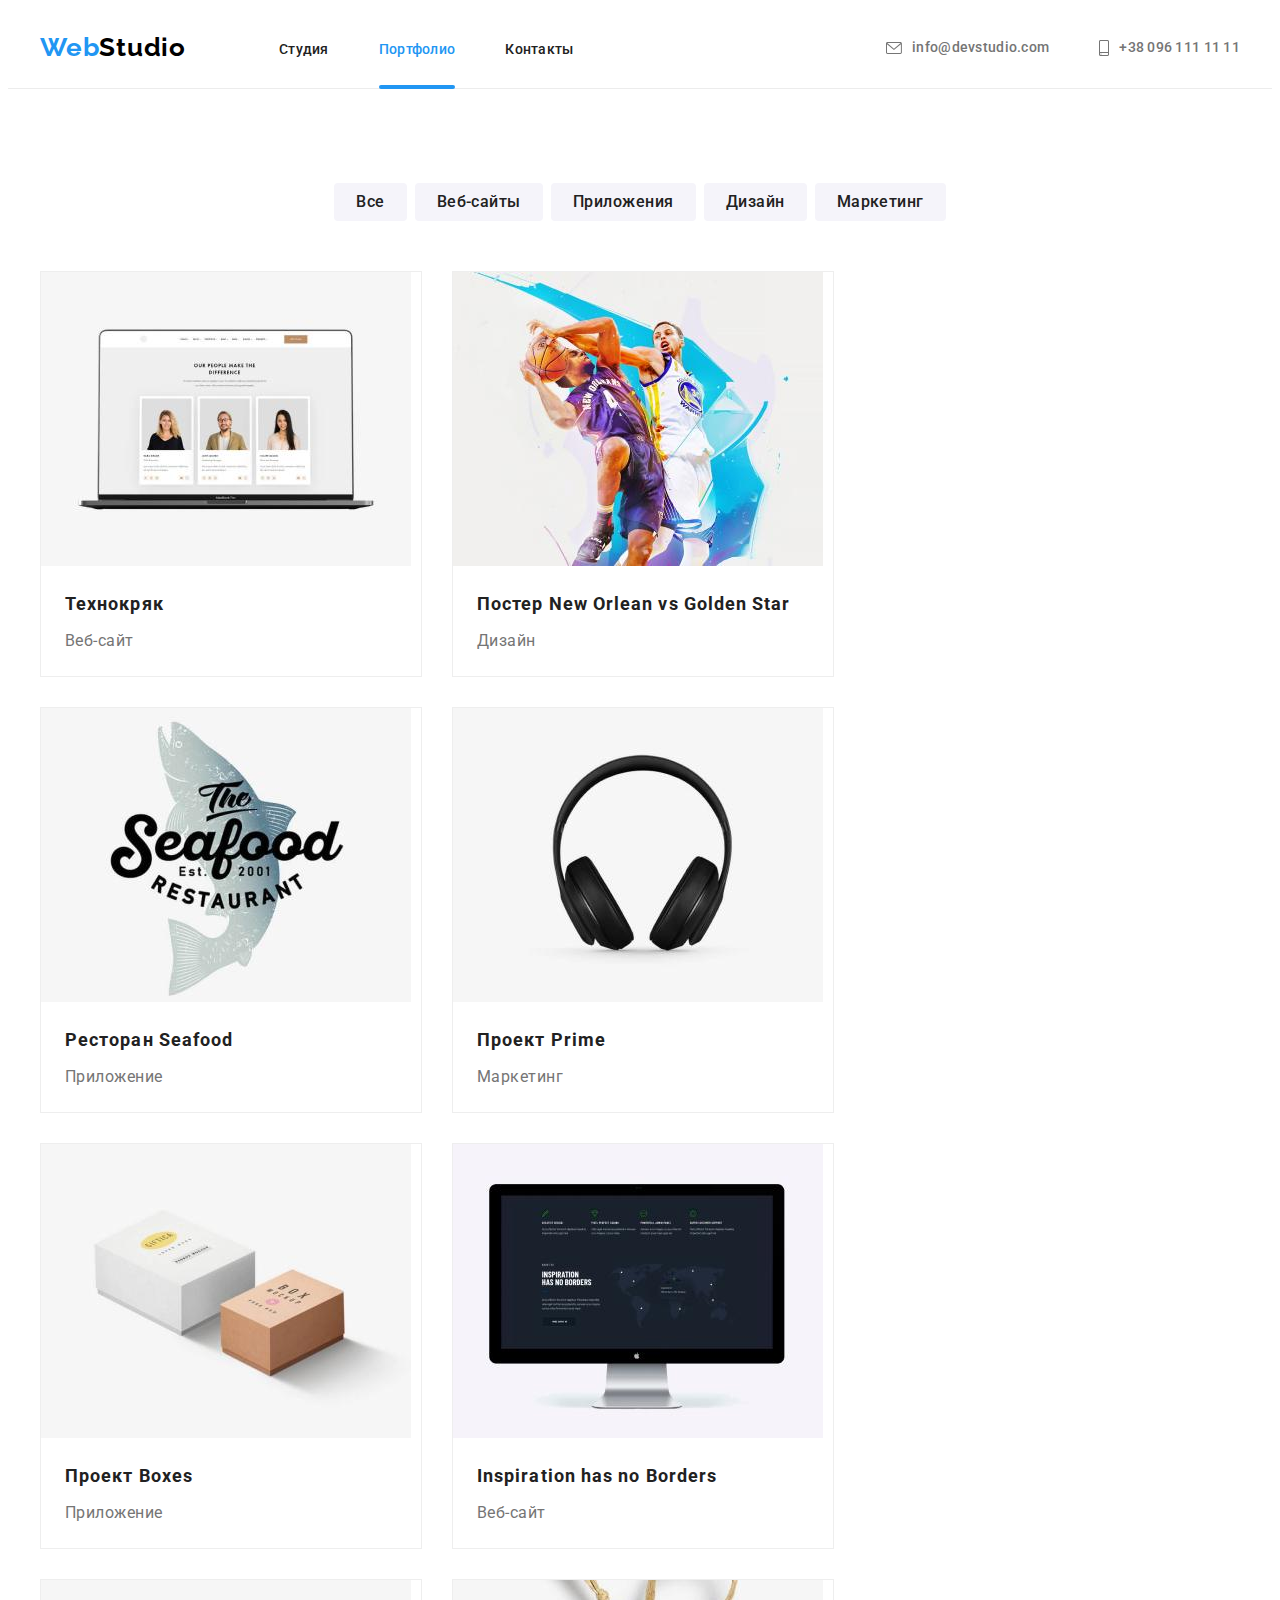
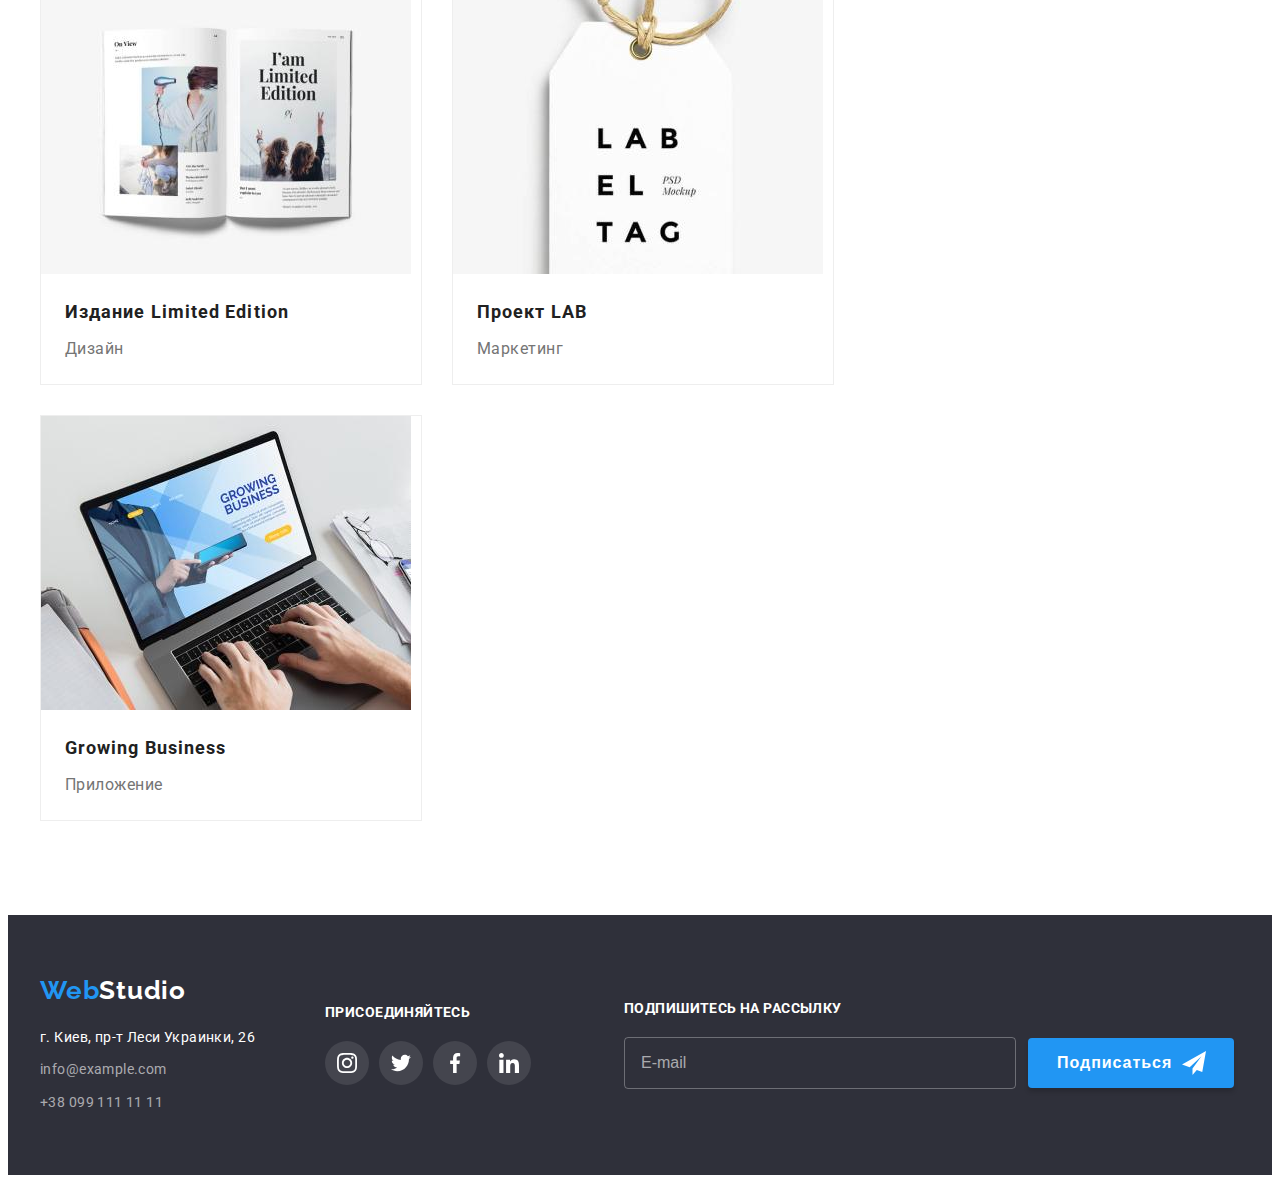
==== portfolio.html @ 776c3fbb "add files from work number 7" ====
<!DOCTYPE html>
<html lang="ru">
  <head>
    <meta charset="UTF-8" />
    <meta http-equiv="X-UA-Compatible" content="IE=edge" />
    <meta name="viewport" content="width=device-width, initial-scale=1.0" />
    <title>Portfolio</title>
    <link rel="preconnect" href="https://fonts.googleapis.com" />
    <link rel="preconnect" href="https://fonts.gstatic.com" crossorigin />
    <link
      href="https://fonts.googleapis.com/css2?family=Raleway:wght@700&family=Roboto:wght@400;500;700;900&display=swap"
      rel="stylesheet"
    />
    <link
      rel="stylesheet"
      href="https://cdnjs.cloudflare.com/ajax/libs/modern-normalize/1.1.0/modern-normalize.min.css"
      integrity="sha512-wpPYUAdjBVSE4KJnH1VR1HeZfpl1ub8YT/NKx4PuQ5NmX2tKuGu6U/JRp5y+Y8XG2tV+wKQpNHVUX03MfMFn9Q=="
      crossorigin="anonymous"
      referrerpolicy="no-referrer"
    />
    <link rel="stylesheet" href="./css/style.css" />
  </head>
  <body>
    <header class="header">
      <div class="container header-container">
        <a class="header-logo link" href="./index.html"
          ><span class="header-logo-accent">Web</span>Studio</a
        >
        <nav class="header-nav">
          <ul class="header-nav-list list">
            <li class="header-nav-item">
              <a class="header-nav-link link" href="./index.html">Студия</a>
            </li>
            <li class="header-nav-item">
              <a class="header-nav-link link current" href="./portfolio.html"
                >Портфолио</a
              >
            </li>
            <li class="header-nav-item">
              <a class="header-nav-link link" href="">Контакты</a>
            </li>
          </ul>
        </nav>
        <ul class="header-contact-list list">
          <li class="header-contact-item">
            <a class="header-contact-link link" href="mailto:info@devstudio.com"
              ><svg class="header-icon" width="16" height="12">
                <use href="./images/icons.svg#icon-envelope"></use></svg
              >info@devstudio.com</a
            >
          </li>
          <li class="header-contact-item">
            <a class="header-contact-link link" href="tel:+380961111111"
              ><svg class="header-icon" width="10" height="16">
                <use href="./images/icons.svg#icon-smartphone"></use></svg
              >+38 096 111 11 11</a
            >
          </li>
        </ul>
      </div>
    </header>
    <main>
      <section class="portfolio">
        <div class="container">
          <h1 class="visually-hidden">Портфолио</h1>
          <!--Filter-->
          <ul class="portfolio-filter-list list">
            <li class="portfolio-filter-item">
              <button class="portfolio-filter-btn" type="button">Все</button>
            </li>
            <li class="portfolio-filter-item">
              <button class="portfolio-filter-btn" type="button">
                Веб-сайты
              </button>
            </li>
            <li class="portfolio-filter-item">
              <button class="portfolio-filter-btn" type="button">
                Приложения
              </button>
            </li>
            <li class="portfolio-filter-item">
              <button class="portfolio-filter-btn" type="button">Дизайн</button>
            </li>
            <li class="portfolio-filter-item">
              <button class="portfolio-filter-btn" type="button">
                Маркетинг
              </button>
            </li>
          </ul>
          <!--Works list-->
          <ul class="portfolio-work-list list">
            <li class="portfolio-work-item">
              <a class="portfolio-work-link link" href="">
                <div class="portfolio-owerlay-wrap">
                  <img
                    src="./images/portfolio-webpage.jpg"
                    alt="Ноутбук с изображением веб станицы"
                    width="370"
                    height="294"
                  />
                  <p class="portfolio-work-overlay">
                    Технокряк это современная площадка распространения
                    коронавируса. Компании используют эту платформу для
                    цифрового шпионажа и атак на защищённые сервера конкурентов.
                  </p>
                </div>
                <div class="portfolio-container-text">
                  <h2 class="portfolio-work-title">Технокряк</h2>
                  <p class="portfolio-work-text">Веб-сайт</p>
                </div>
              </a>
            </li>
            <li class="portfolio-work-item">
              <a class="portfolio-work-link link" href="">
                <div class="portfolio-owerlay-wrap">
                  <img
                    src="./images/portfolio-basketball.jpg"
                    alt="Два баскедболиста"
                    width="370"
                    height="294"
                  />
                  <p class="portfolio-work-overlay">
                    Технокряк это современная площадка распространения
                    коронавируса. Компании используют эту платформу для
                    цифрового шпионажа и атак на защищённые сервера конкурентов.
                  </p>
                </div>
                <div class="portfolio-container-text">
                  <h2 class="portfolio-work-title">
                    Постер <span lang="en">New Orlean vs Golden Star</span>
                  </h2>
                  <p class="portfolio-work-text">Дизайн</p>
                </div>
              </a>
            </li>
            <li class="portfolio-work-item">
              <a class="portfolio-work-link link" href="">
                <div class="portfolio-owerlay-wrap">
                  <img
                    src="./images/portfolio-seafood.jpg"
                    alt="Логотип ресторана"
                    width="370"
                    height="294"
                  />
                  <p class="portfolio-work-overlay">
                    Технокряк это современная площадка распространения
                    коронавируса. Компании используют эту платформу для
                    цифрового шпионажа и атак на защищённые сервера конкурентов.
                  </p>
                </div>
                <div class="portfolio-container-text">
                  <h2 class="portfolio-work-title">
                    Ресторан <span lang="en">Seafood</span>
                  </h2>
                  <p class="portfolio-work-text">Приложение</p>
                </div>
              </a>
            </li>
            <li class="portfolio-work-item">
              <a class="portfolio-work-link link" href="">
                <div class="portfolio-owerlay-wrap">
                  <img
                    src="./images/portfolio-headphones.jpg"
                    alt="Наушники"
                    width="370"
                    height="294"
                  />
                  <p class="portfolio-work-overlay">
                    Технокряк это современная площадка распространения
                    коронавируса. Компании используют эту платформу для
                    цифрового шпионажа и атак на защищённые сервера конкурентов.
                  </p>
                </div>
                <div class="portfolio-container-text">
                  <h2 class="portfolio-work-title">
                    Проект <span lang="en">Prime</span>
                  </h2>
                  <p class="portfolio-work-text">Маркетинг</p>
                </div>
              </a>
            </li>
            <li class="portfolio-work-item">
              <a class="portfolio-work-link link" href="">
                <div class="portfolio-owerlay-wrap">
                  <img
                    src="./images/portfolio-boxes.jpg"
                    alt="Две коробки"
                    width="370"
                    height="294"
                  />
                  <p class="portfolio-work-overlay">
                    Технокряк это современная площадка распространения
                    коронавируса. Компании используют эту платформу для
                    цифрового шпионажа и атак на защищённые сервера конкурентов.
                  </p>
                </div>
                <div class="portfolio-container-text">
                  <h2 class="portfolio-work-title">
                    Проект <span lang="en">Boxes</span>
                  </h2>
                  <p class="portfolio-work-text">Приложение</p>
                </div>
              </a>
            </li>
            <li class="portfolio-work-item">
              <a class="portfolio-work-link link" href="">
                <div class="portfolio-owerlay-wrap">
                  <img
                    src="./images/portfolio-monitor.jpg"
                    alt="Монитор"
                    width="370"
                    height="294"
                  />
                  <p class="portfolio-work-overlay">
                    Технокряк это современная площадка распространения
                    коронавируса. Компании используют эту платформу для
                    цифрового шпионажа и атак на защищённые сервера конкурентов.
                  </p>
                </div>
                <div class="portfolio-container-text">
                  <h2 class="portfolio-work-title" lang="en">
                    Inspiration has no Borders
                  </h2>
                  <p class="portfolio-work-text">Веб-сайт</p>
                </div>
              </a>
            </li>
            <li class="portfolio-work-item">
              <a class="portfolio-work-link link" href="">
                <div class="portfolio-owerlay-wrap">
                  <img
                    src="./images/portfolio-magazine.jpg"
                    alt="Журнал"
                    width="370"
                    height="294"
                  />
                  <p class="portfolio-work-overlay">
                    Технокряк это современная площадка распространения
                    коронавируса. Компании используют эту платформу для
                    цифрового шпионажа и атак на защищённые сервера конкурентов.
                  </p>
                </div>
                <div class="portfolio-container-text">
                  <h2 class="portfolio-work-title">
                    Издание <span lang="en">Limited Edition</span>
                  </h2>
                  <p class="portfolio-work-text">Дизайн</p>
                </div>
              </a>
            </li>
            <li class="portfolio-work-item">
              <a class="portfolio-work-link link" href="">
                <div class="portfolio-owerlay-wrap">
                  <img
                    src="./images/portfolio-label.jpg"
                    alt="Ярлык"
                    width="370"
                    height="294"
                  />
                  <p class="portfolio-work-overlay">
                    Технокряк это современная площадка распространения
                    коронавируса. Компании используют эту платформу для
                    цифрового шпионажа и атак на защищённые сервера конкурентов.
                  </p>
                </div>
                <div class="portfolio-container-text">
                  <h2 class="portfolio-work-title">
                    Проект <span lang="en">LAB</span>
                  </h2>
                  <p class="portfolio-work-text">Маркетинг</p>
                </div>
              </a>
            </li>
            <li class="portfolio-work-item">
              <a class="portfolio-work-link link" href="">
                <div class="portfolio-owerlay-wrap">
                  <img
                    src="./images/portfolio-notebook.jpg"
                    alt="Ноутбук"
                    width="370"
                    height="294"
                  />
                  <p class="portfolio-work-overlay">
                    Технокряк это современная площадка распространения
                    коронавируса. Компании используют эту платформу для
                    цифрового шпионажа и атак на защищённые сервера конкурентов.
                  </p>
                </div>
                <div class="portfolio-container-text">
                  <h2 class="portfolio-work-title" lang="en">
                    Growing Business
                  </h2>
                  <p class="portfolio-work-text">Приложение</p>
                </div>
              </a>
            </li>
          </ul>
        </div>
      </section>
    </main>
    <footer class="footer">
      <div class="container">
        <div class="footer-container">
          <div class="footer-addres">
            <a class="footer-logo link" href="./index.html"
              ><span class="footer-logo-accent">Web</span>Studio
            </a>
            <address class="footer-address">
              <ul class="footer-list list">
                <li class="footer-item">
                  <a
                    class="footer-address-link link"
                    href="https://goo.gl/maps/RLzgMfpruisoDYnj7"
                    target="_blank"
                    rel="noopener noreferrer"
                    >г. Киев, пр-т Леси Украинки, 26
                  </a>
                </li>
                <li class="footer-item">
                  <a class="footer-link link" href="mailto:info@example.com"
                    >info@example.com</a
                  >
                </li>
                <li class="footer-item">
                  <a class="footer-link link" href="tel:+380991111111"
                    >+38 099 111 11 11</a
                  >
                </li>
              </ul>
            </address>
          </div>
          <div class="footer-social">
            <p class="footer-social-text">ПРИСОЕДИНЯЙТЕСЬ</p>
            <ul class="footer-social-list list">
              <li class="footer-social-item">
                <a class="footer-social-link link" href="">
                  <svg class="footer-social-icon" width="20" height="20">
                    <use href="./images/icons.svg#icon-instagram"></use>
                  </svg>
                </a>
              </li>
              <li class="footer-social-item">
                <a class="footer-social-link link" href="">
                  <svg class="footer-social-icon" width="20" height="20">
                    <use href="./images/icons.svg#icon-twitter"></use>
                  </svg>
                </a>
              </li>
              <li class="footer-social-item">
                <a class="footer-social-link link" href="">
                  <svg class="footer-social-icon" width="20" height="20">
                    <use href="./images/icons.svg#icon-facebook"></use>
                  </svg>
                </a>
              </li>
              <li class="footer-social-item">
                <a class="footer-social-link link" href="">
                  <svg class="footer-social-icon" width="20" height="20">
                    <use href="./images/icons.svg#icon-linkedin"></use>
                  </svg>
                </a>
              </li>
            </ul>
          </div>
          <div class="footer-form-wrap">
            <p class="footer-form-title">ПОДПИШИТЕСЬ НА РАССЫЛКУ</p>
            <form action="#" class="footer-form">
              <input
                type="email"
                name="mail"
                placeholder="E-mail"
                class="footer-form-input"
              />
              <button type="submit" class="footer-form-btn">
                Подписаться
                <svg class="footer-form-icon" width="24" height="24">
                  <use href="./images/icons.svg#icon-send"></use>
                </svg>
              </button>
            </form>
          </div>
        </div>
      </div>
    </footer>
  </body>
</html>
---- css/style.css ----
/*-----------VARIABLES-----------*/
:root {
  --accent-logo-color: #2196f3;
  --second-logo-color: #000000;
  --third-logo-color: #ffffff;
  --mine-header-text-color: #212121;
  --second-header-text-color: #757575;
  --mine-title-color: #ffffff;
  --second-title-color: #212121;
  --third-title-color: #212121;
  --main-text-color: #757575;
  --accent-color: #2196f3;
  --button-color: #2196f3;
  --button-second-text-color: #ffffff;
  --button-first-text-color: #212121;
  --mine-background-color: #2f303a;
  --second-background-color: #f5f4fa;
  --icon-main-color: #afb1b8;
  --icon-second-color: #ffffff;
  --icon-accent-color: #2196f3;
  --card-set-gap: 30px;
}

body {
  font-family: "Roboto", sans-serif;
}

/*-----------RESET STYLE-----------*/

p,
h1,
h2,
h3,
h4,
h5,
h6 {
  margin: 0;
}

ul {
  margin: 0;
  padding: 0;
}

button {
  cursor: pointer;
}

img {
  display: block;
  max-width: 100%;
  height: auto;
}

/*-----------SERVICE CLASS-----------*/

.container {
  width: 1200px;
  padding-left: 15px;
  padding-right: 15px;
  margin: 0 auto;
}

.list {
  list-style: none;
}

.link {
  text-decoration: none;
}

.visually-hidden {
  position: absolute;
  white-space: nowrap;
  width: 1px;
  height: 1px;
  overflow: hidden;
  border: 0;
  padding: 0;
  clip: rect(0 0 0 0);
  clip-path: inset(50%);
  margin: -1px;
}

/*-----------HEADER-----------*/

.header {
  border-bottom: 1px solid #ececec;
}

.header-container {
  display: flex;
  align-items: center;
}

.header-logo {
  padding-top: 24px;
  padding-bottom: 25px;
  font-family: "Raleway", sans-serif;
  font-weight: 700;
  font-size: 26px;
  line-height: 1.19;
  letter-spacing: 0.03em;
  color: var(--second-logo-color);
  margin-right: 93px;
}

.header-logo-accent {
  color: var(--accent-logo-color);
}

.header-nav-list {
  display: flex;
}

.header-nav-item:not(:last-child) {
  margin-right: 50px;
}

.header-nav-link {
  padding-bottom: 32px;
  padding-top: 32px;
  font-weight: 500;
  font-size: 14px;
  line-height: 1.14;
  letter-spacing: 0.02em;
  color: var(--mine-header-text-color);
  position: relative;
  transition: color 250ms cubic-bezier(0.4, 0, 0.2, 1);
}

.header-nav-link:hover,
.header-nav-link:focus {
  color: var(--accent-color);
}

.header-nav-link.current {
  color: var(--accent-color);
}

.header-nav-link.current::after {
  content: "";
  width: 100%;
  height: 4px;
  border-radius: 2px;
  background-color: var(--accent-color);
  position: absolute;
  bottom: 0;
  left: 0;
}

.header-icon {
  margin-right: 10px;
  fill: currentColor;
}

.header-contact-list {
  display: flex;
  margin-left: auto;
}

.header-contact-item:not(:last-child) {
  margin-right: 50px;
}

.header-contact-link {
  display: flex;
  align-items: center;
  justify-content: center;
  padding-bottom: 32px;
  padding-top: 32px;
  font-weight: 500;
  font-size: 14px;
  line-height: 1.14;
  letter-spacing: 0.02em;
  color: var(--second-header-text-color);
  transition: color 250ms cubic-bezier(0.4, 0, 0.2, 1);
}

.header-contact-link:hover,
.header-contact-link:focus {
  color: var(--accent-color);
}

/*-----------HERO-----------*/

.hero {
  background-color: #c4c4c4;
  background-image: linear-gradient(
      rgba(47, 48, 58, 0.4),
      rgba(47, 48, 58, 0.4)
    ),
    url(../images/hero-bg.jpg);
  padding-top: 200px;
  padding-bottom: 200px;
  margin: 0 auto;
  max-width: 1600px;
}

.hero-title {
  font-weight: 900;
  font-size: 44px;
  line-height: 1.36;
  text-align: center;
  letter-spacing: 0.06em;
  text-transform: uppercase;
  color: var(--mine-title-color);
  width: 696px;
  margin: 0 auto;
  margin-bottom: 30px;
}

.hero-btn {
  font-family: inherit;
  font-weight: 700;
  font-size: 16px;
  line-height: 1.87;
  display: flex;
  align-items: center;
  text-align: center;
  letter-spacing: 0.06em;
  color: var(--button-second-text-color);
  background-color: var(--button-color);
  box-shadow: 0px 4px 4px rgba(0, 0, 0, 0.15);
  border-radius: 4px;
  border-style: none;
  padding: 10px 32px;
  margin: 0 auto;
}

/*-----------QALITY-----------*/

.quality {
  padding-top: 94px;
  padding-bottom: 94px;
}

.quality-list {
  display: flex;
  flex-wrap: wrap;
  margin-top: calc(-1 * var(--card-set-gap));
  margin-left: calc(-1 * var(--card-set-gap));
}

.quality-icon-container {
  margin-bottom: 30px;
  display: flex;
  justify-content: center;
  align-items: center;
  width: 270px;
  height: 120px;
  background-color: #f5f4fa;
  border-radius: 4px;
}

.quality-item {
  flex-basis: calc(100% / 4 - var(--card-set-gap));
  margin-top: var(--card-set-gap);
  margin-left: var(--card-set-gap);
}

.quality-title {
  font-weight: 700;
  font-size: 14px;
  line-height: 1.14;
  letter-spacing: 0.03em;
  text-transform: uppercase;
  color: var(--third-title-color);
  margin-bottom: 10px;
}

.quality-text {
  font-weight: 400;
  font-size: 14px;
  line-height: 1.71;
  letter-spacing: 0.03em;
  color: var(--main-text-color);
}

/*-----------WORKS-----------*/

.works {
  padding-bottom: 94px;
}

.works-list {
  display: flex;
  flex-wrap: wrap;
  margin-top: calc(-1 * var(--card-set-gap));
  margin-left: calc(-1 * var(--card-set-gap));
}

.works-item {
  flex-basis: calc(100% / 3 - var(--card-set-gap));
  margin-top: var(--card-set-gap);
  margin-left: var(--card-set-gap);
  position: relative;
}

.work-item-title {
  width: 100%;
  padding-top: 27px;
  padding-bottom: 27px;
  background-color: rgba(47, 48, 58, 0.8);
  font-weight: 700;
  font-size: 14px;
  line-height: 1.14;
  text-align: center;
  letter-spacing: 0.03em;
  text-transform: uppercase;
  color: var(--mine-title-color);
  position: absolute;
  bottom: 0;
  left: 0;
}

.works-title {
  font-weight: 700;
  font-size: 36px;
  line-height: 1.17;
  text-align: center;
  letter-spacing: 0.03em;
  color: var(--second-title-color);
  margin-bottom: 50px;
}

/*-----------TEAM-----------*/

.team {
  background-color: var(--second-background-color);
  padding-top: 94px;
  padding-bottom: 94px;
}

.team-container {
  padding-top: 30px;
  padding-bottom: 30px;
}

.team-title {
  font-weight: 700;
  font-size: 36px;
  line-height: 1.17;
  text-align: center;
  letter-spacing: 0.03em;
  color: var(--second-title-color);
  margin-bottom: 50px;
}

.team-list {
  display: flex;
  flex-wrap: wrap;
  margin-top: calc(-1 * var(--card-set-gap));
  margin-left: calc(-1 * var(--card-set-gap));
}

.team-item {
  flex-basis: calc(100% / 4 - var(--card-set-gap));
  margin-top: var(--card-set-gap);
  margin-left: var(--card-set-gap);
  background-color: #ffffff;
  box-shadow: 0px 1px 3px rgba(0, 0, 0, 0.12), 0px 1px 1px rgba(0, 0, 0, 0.14),
    0px 2px 1px rgba(0, 0, 0, 0.2);
  border-radius: 0px 0px 4px 4px;
}

.team-list-title {
  font-weight: 500;
  font-size: 16px;
  line-height: 1.19;
  text-align: center;
  letter-spacing: 0.03em;
  color: var(--third-title-color);
  margin-bottom: 10px;
}

.team-list-text {
  font-weight: 400;
  font-size: 16px;
  line-height: 1.19;
  text-align: center;
  letter-spacing: 0.03em;
  color: var(--main-text-color);
}

.team-social-list {
  margin-top: 16px;
  display: flex;
  justify-content: center;
}

.team-social-item {
  width: 44px;
  height: 44px;
}

.team-social-item:not(:last-child) {
  margin-right: 10px;
}

.team-social-link {
  width: 100%;
  height: 100%;
  border-radius: 50%;
  display: flex;
  align-items: center;
  justify-content: center;
  color: var(--icon-main-color);
  transition: background-color 250ms cubic-bezier(0.4, 0, 0.2, 1),
    color 250ms cubic-bezier(0.4, 0, 0.2, 1);
}

.team-social-link:hover,
.team-social-link:focus {
  background-color: var(--accent-color);
  color: var(--icon-second-color);
}

.team-social-icon {
  fill: currentColor;
}

/*-----------CLIENT-----------*/

.client {
  padding-top: 94px;
  padding-bottom: 94px;
}

.client-title {
  font-weight: 700;
  font-size: 36px;
  line-height: 1.17;
  text-align: center;
  letter-spacing: 0.03em;
  margin-bottom: 50px;
}

.client-list {
  display: flex;
  align-items: center;
  justify-content: center;
  flex-wrap: wrap;
  margin-top: calc(-1 * var(--card-set-gap));
  margin-left: calc(-1 * var(--card-set-gap));
}

.client-item {
  width: 170px;
  height: 92px;
  flex-basis: calc(100% / 6 - var(--card-set-gap));
  margin-top: var(--card-set-gap);
  margin-left: var(--card-set-gap);
}

.client-link {
  width: 100%;
  height: 100%;
  display: flex;
  align-items: center;
  justify-content: center;
  color: var(--icon-main-color);
  border: 1px solid #afb1b8;
  border-radius: 4px;
  transition: color 250ms cubic-bezier(0.4, 0, 0.2, 1),
    border 250ms cubic-bezier(0.4, 0, 0.2, 1);
}

.client-link:hover,
.client-link:focus {
  color: var(--icon-accent-color);
  border: 1px solid var(--accent-color);
}

.client-icon {
  fill: currentColor;
}

/*-----------FOOTER-----------*/

.footer {
  background-color: var(--mine-background-color);
  padding-top: 60px;
  padding-bottom: 60px;
}

.footer-logo {
  font-family: "Raleway", sans-serif;
  font-weight: 700;
  font-size: 26px;
  line-height: 1.19;
  letter-spacing: 0.03em;
  color: var(--third-logo-color);
  margin-bottom: 20px;
  display: block;
}

.footer-logo-accent {
  color: var(--accent-logo-color);
}

.footer-item:not(:last-child) {
  margin-bottom: 9px;
}

.footer-address-link {
  font-style: normal;
  font-weight: 400;
  font-size: 14px;
  line-height: 1.71;
  letter-spacing: 0.03em;
  color: #ffffff;
  transition: color 250ms cubic-bezier(0.4, 0, 0.2, 1);
}

.footer-address-link:hover,
.footer-address-link:focus {
  color: var(--accent-color);
}

.footer-link {
  font-style: normal;
  font-weight: 400;
  font-size: 14px;
  line-height: 1.71;
  letter-spacing: 0.03em;
  color: rgba(255, 255, 255, 0.6);
  transition: color 250ms cubic-bezier(0.4, 0, 0.2, 1);
}

.footer-link:hover,
.footer-link:focus {
  color: var(--accent-color);
}

.footer-container {
  display: flex;
  align-items: center;
}

.footer-addres {
  margin-right: 70px;
}

.footer-social {
  margin-right: 93px;
}

.footer-social-text {
  font-weight: 700;
  font-size: 14px;
  line-height: 1.14;
  letter-spacing: 0.03em;
  color: #ffffff;
  margin-bottom: 20px;
}

.footer-social-list {
  display: flex;
  justify-content: center;
  align-items: center;
}

.footer-social-item {
  width: 44px;
  height: 44px;
}

.footer-social-item:not(:last-child) {
  margin-right: 10px;
}

.footer-social-link {
  width: 100%;
  height: 100%;
  display: flex;
  align-items: center;
  justify-content: center;
  background: rgba(255, 255, 255, 0.1);
  border-radius: 50%;
  color: var(--icon-second-color);
  transition: background-color 250ms cubic-bezier(0.4, 0, 0.2, 1);
}

.footer-social-link:hover,
.footer-social-link:focus {
  background-color: var(--accent-color);
}

.footer-social-icon {
  fill: currentColor;
}

.footer-form {
  display: flex;
  align-items: center;
}

.footer-form-title {
  padding-bottom: 20px;
  font-weight: 700;
  font-size: 14px;
  line-height: 1.14;
  letter-spacing: 0.03em;
  text-transform: uppercase;
  color: var(--mine-title-color);
}

.footer-form-input {
  padding: 15px 16px;
  width: 358px;
  margin-right: 12px;
  background-color: transparent;
  border: 1px solid rgba(255, 255, 255, 0.3);
  border-radius: 4px;
  outline: none;
  font-weight: 400;
  font-size: 16px;
  line-height: 1.25;
  color: rgba(255, 255, 255, 0.6);
}

.footer-form-input::placeholder {
  font-weight: 400;
  font-size: 16px;
  line-height: 1.25;
  color: rgba(255, 255, 255, 0.6);
}

.footer-form-btn {
  padding: 10px 28px 10px 29px;
  display: flex;
  align-items: center;
  background: var(--button-color);
  box-shadow: 0px 4px 4px rgba(0, 0, 0, 0.15);
  border-radius: 4px;
  border: none;
  font-weight: 700;
  font-size: 16px;
  line-height: 1.87;
  text-align: center;
  letter-spacing: 0.06em;
  color: var(--button-second-text-color);
}

.footer-form-icon {
  margin-left: 10px;
  fill: var(--icon-second-color);
}

/*-----------PORTFOLIO PAGE-----------*/

/*-----------PORTFOLIO BTN-----------*/

.portfolio {
  padding-top: 94px;
  padding-bottom: 94px;
}

.portfolio-filter-list {
  display: flex;
  justify-content: center;
  margin-bottom: 50px;
}

.portfolio-filter-item:not(:last-child) {
  margin-right: 8px;
}

.portfolio-filter-btn {
  font-family: inherit;
  font-weight: 500;
  font-size: 16px;
  line-height: 1.63;
  text-align: center;
  letter-spacing: 0.03em;
  color: var(--button-first-text-color);
  background-color: #f5f4fa;
  border-radius: 4px;
  border-style: none;
  padding: 6px 22px;
  transition: background-color 250ms cubic-bezier(0.4, 0, 0.2, 1),
    color 250ms cubic-bezier(0.4, 0, 0.2, 1),
    box-shadow 250ms cubic-bezier(0.4, 0, 0.2, 1);
}

.portfolio-filter-btn:hover,
.portfolio-filter-btn:focus {
  color: var(--button-second-text-color);
  background-color: var(--button-color);
  box-shadow: 0px 3px 1px rgba(0, 0, 0, 0.1), 0px 1px 2px rgba(0, 0, 0, 0.08),
    0px 2px 2px rgba(0, 0, 0, 0.12);
}

/*-----------PORTFOLIO WORKS-----------*/

.portfolio-work-list {
  display: flex;
  flex-wrap: wrap;
  margin-top: calc(-1 * var(--card-set-gap));
  margin-left: calc(-1 * var(--card-set-gap));
}

.portfolio-work-item {
  border: 1px solid #eeeeee;
  flex-basis: calc(100% / 3 - var(--card-set-gap));
  margin-top: var(--card-set-gap);
  margin-left: var(--card-set-gap);
  transition: box-shadow 250ms cubic-bezier(0.4, 0, 0.2, 1);
}

.portfolio-work-item:hover {
  box-shadow: 0px 1px 1px rgba(0, 0, 0, 0.12), 0px 4px 4px rgba(0, 0, 0, 0.06),
    1px 4px 6px rgba(0, 0, 0, 0.16);
}

.portfolio-work-item:hover .portfolio-work-overlay {
  transform: translateY(0);
}

.portfolio-work-title {
  font-weight: 700;
  font-size: 18px;
  line-height: 2;
  letter-spacing: 0.06em;
  color: var(--second-title-color);
  margin-bottom: 4px;
}

.portfolio-owerlay-wrap {
  position: relative;
  overflow: hidden;
}

.portfolio-work-overlay {
  padding: 63px 24px;
  height: 100%;
  font-weight: 400;
  font-size: 18px;
  line-height: 1.56;
  letter-spacing: 0.03em;
  color: #ffffff;
  background-color: rgba(33, 150, 243, 0.9);
  position: absolute;
  top: 0;
  left: 0;
  transform: translateY(101%);
  transition: transform 250ms cubic-bezier(0.4, 0, 0.2, 1);
}

.portfolio-work-text {
  font-weight: 400;
  font-size: 16px;
  line-height: 1.87;
  letter-spacing: 0.03em;
  color: var(--main-text-color);
}

.portfolio-container-text {
  padding: 20px 24px;
}

/*-----------BACKDROP+MODAL-----------*/

.backdrop {
  width: 100vw;
  height: 100vh;
  position: fixed;
  top: 0;
  left: 0;
  background-color: rgba(0, 0, 0, 0.2);
  transition: visibility 250ms cubic-bezier(0.4, 0, 0.2, 1),
    opacity 250ms cubic-bezier(0.4, 0, 0.2, 1);
}

.backdrop.is-hidden .modal {
  transform: scale(0) rotate(360deg);
}

.modal {
  width: 528px;
  min-height: 581px;
  box-shadow: 0px 1px 3px rgba(141, 40, 40, 0.12),
    0px 1px 1px rgba(0, 0, 0, 0.14), 0px 2px 1px rgba(0, 0, 0, 0.2);
  border-radius: 4px;
  background-color: #ffffff;
  position: absolute;
  top: 50%;
  left: 50%;
  transform: scale(1) rotate(0) translate(-50%, -50%);
  transition: transform 250ms cubic-bezier(0.4, 0, 0.2, 1);
}

.modal-form-wrap {
  padding: 40px;
}

.modal-form-title {
  padding-bottom: 12px;
  font-weight: 700;
  font-size: 20px;
  line-height: 1.15;
  text-align: center;
  letter-spacing: 0.03em;
  color: #212121;
}

.modal-form-field {
  margin-bottom: 10px;
}

.modal-form-label {
  display: block;
  margin-bottom: 4px;
  font-weight: 400;
  font-size: 12px;
  line-height: 1.17;
  letter-spacing: 0.01em;
  color: var(--main-text-color);
}

.modal-input-wrap {
  position: relative;
}

.modal-input {
  padding: 12px 12px 12px 42px;
  width: 100%;
  border: 1px solid rgba(33, 33, 33, 0.2);
  border-radius: 4px;
  font-weight: 400;
  font-size: 14px;
  line-height: 1.14;
  letter-spacing: 0.01em;
  color: var(--main-text-color);
  outline: none;
  transition: border-color 250ms cubic-bezier(0.4, 0, 0.2, 1);
}

.modal-input:focus {
  border-color: var(--accent-color);
}

.modal-input-icon {
  position: absolute;
  top: 50%;
  transform: translateY(-50%);
  left: 12px;
  transition: fill 250ms cubic-bezier(0.4, 0, 0.2, 1);
}

.modal-input:focus + .modal-input-icon {
  fill: var(--icon-accent-color);
}

.user-text {
  display: block;
  padding: 12px 16px;
  width: 100%;
  height: 120px;
  resize: none;
  outline: none;
  font-weight: 400;
  font-size: 14px;
  line-height: 1.14;
  letter-spacing: 0.01em;
  color: var(--main-text-color);
  border: 1px solid rgba(33, 33, 33, 0.2);
  border-radius: 4px;
  transition: border-color 250ms cubic-bezier(0.4, 0, 0.2, 1);
}

.user-text:focus {
  border-color: var(--accent-color);
}

.user-text::placeholder {
  font-weight: 400;
  font-size: 14px;
  line-height: 1.14;
  letter-spacing: 0.01em;
  color: rgba(117, 117, 117, 0.5);
}

.modal-form-checkbox {
  margin-top: 20px;
  margin-bottom: 30px;
  display: flex;
  align-items: center;
}

.modal-check-text {
  margin-right: 5px;
  font-weight: 400;
  font-size: 14px;
  line-height: 1.71;
  letter-spacing: 0.03em;
  color: var(--main-text-color);
  display: flex;
  align-items: center;
}

.modal-check-text span {
  width: 16px;
  height: 15px;
  margin-right: 8.4px;
  border: 2px solid #212121;
  border-radius: 2px;
  display: flex;
  justify-content: center;
  align-items: center;
  transition: background-color 250ms cubic-bezier(0.4, 0, 0.2, 1),
    border 250ms cubic-bezier(0.4, 0, 0.2, 1);
}

.modal-check:checked + .modal-check-text span {
  background-color: var(--accent-color);
  border: none;
}

.icon-check {
  fill: transparent;
  transition: fill 250ms cubic-bezier(0.4, 0, 0.2, 1);
}

.modal-check:checked + .modal-check-text .icon-check {
  fill: var(--icon-second-color);
}

.modal-chek-link {
  color: #2196f3;
}

.modal-btn {
  display: block;
  margin: 0 auto;
  padding: 10px 55px 10px 56px;
  font-weight: 700;
  font-size: 16px;
  line-height: 1.87;
  letter-spacing: 0.06em;
  color: var(--button-second-text-color);
  background-color: var(--button-color);
  box-shadow: 0px 4px 4px rgba(0, 0, 0, 0.15);
  border-radius: 4px;
  border: none;
  transition: background-color 250ms cubic-bezier(0.4, 0, 0.2, 1);
}

.modal-btn:hover {
  background-color: #188ce8;
}

.modal-close-btn {
  display: flex;
  align-items: center;
  justify-content: center;
  width: 30px;
  height: 30px;
  border: 1px solid rgba(0, 0, 0, 0.1);
  border-radius: 50%;
  background-color: #ffffff;
  position: absolute;
  top: 8px;
  right: 8px;
  outline: none;
  transition: fill 250ms cubic-bezier(0.4, 0, 0.2, 1);
}

.modal-close-btn:hover,
.modal-close-btn:focus + .modal-close-icon {
  fill: var(--icon-accent-color);
}

.is-hidden {
  visibility: hidden;
  opacity: 0;
  pointer-events: none;
}
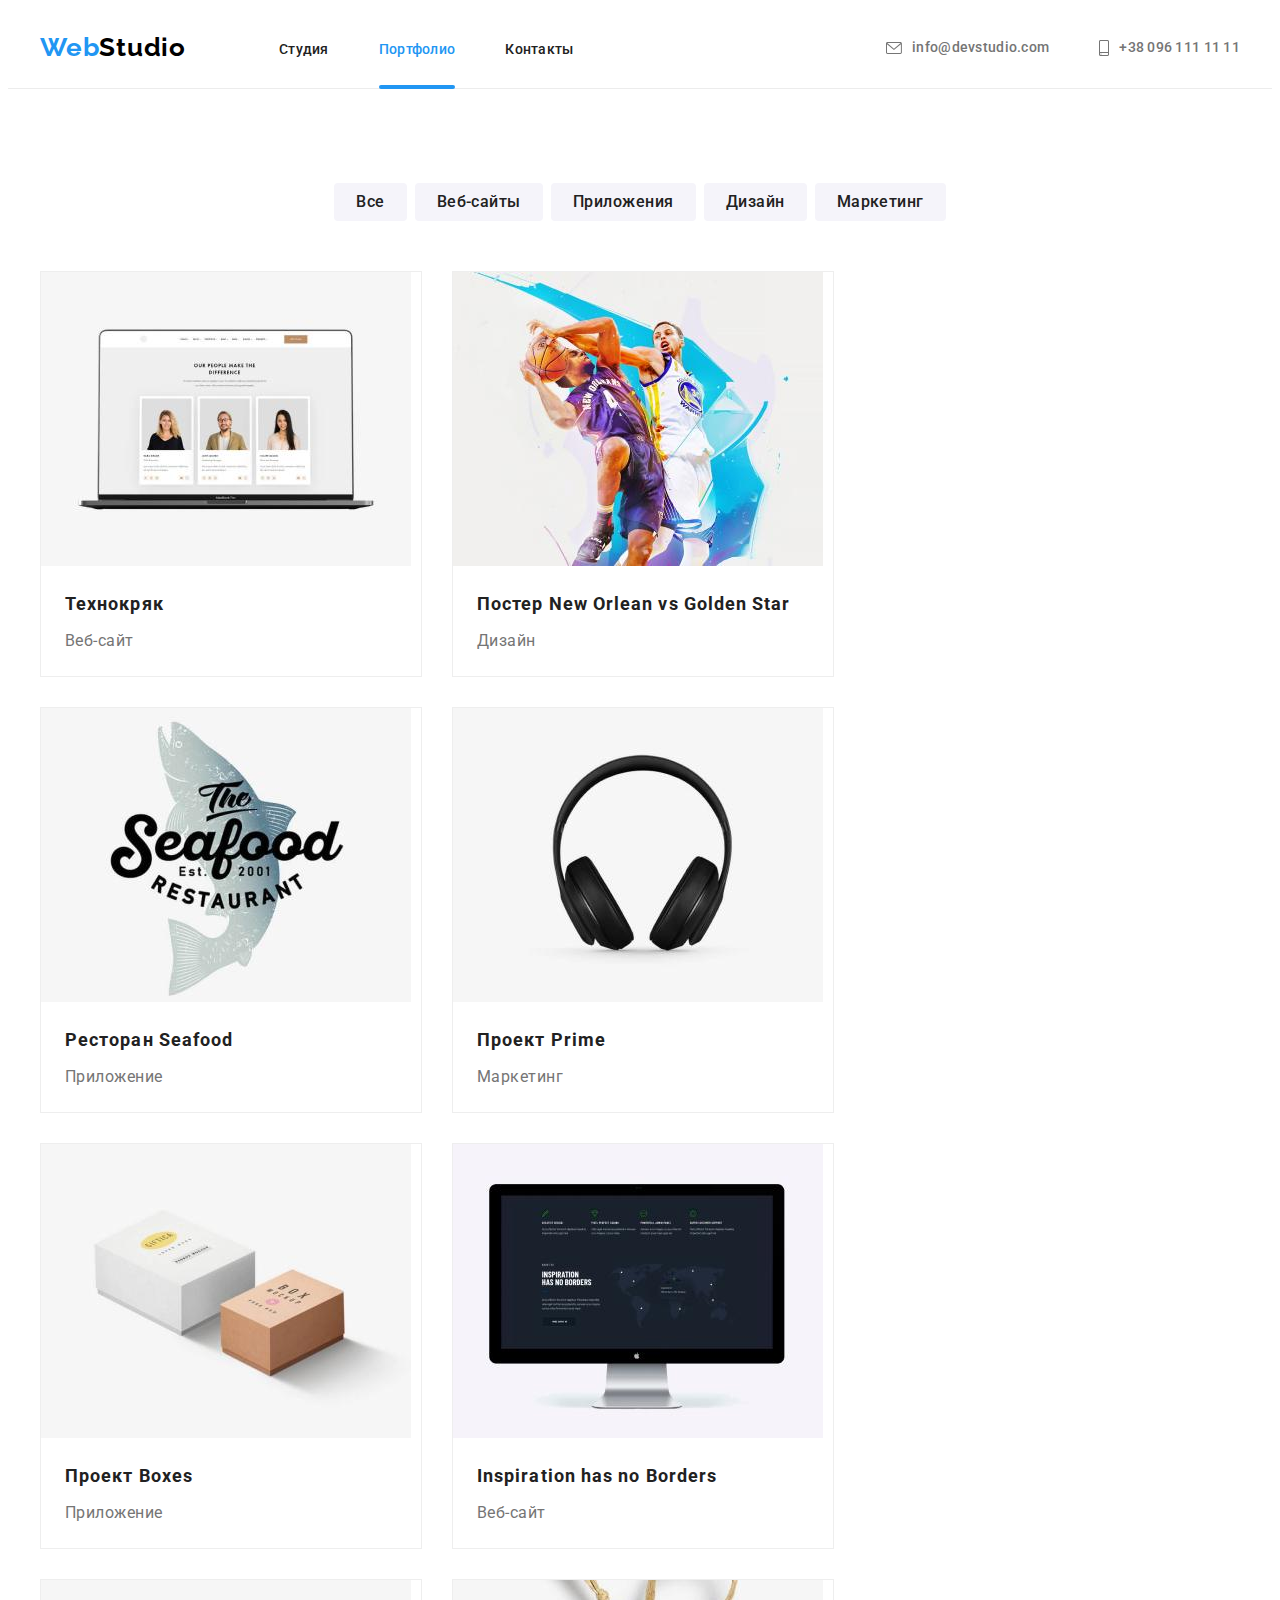
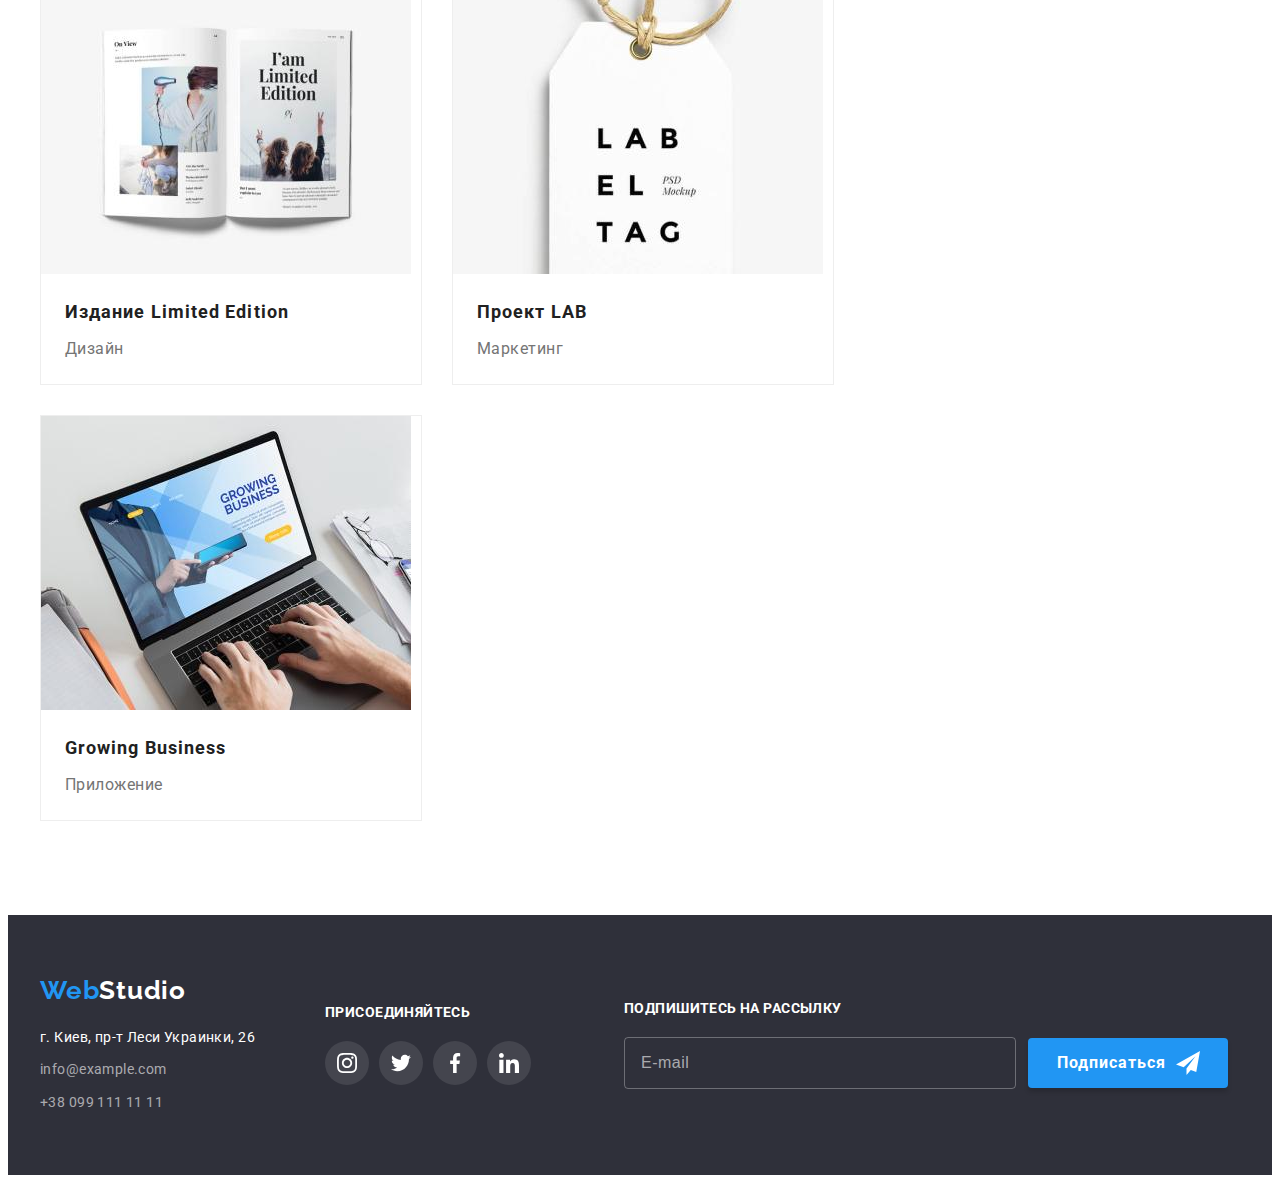
==== commit f86dc675: "add footer bem" ====
--- a/portfolio.html
+++ b/portfolio.html
@@ -18,40 +18,40 @@
       crossorigin="anonymous"
       referrerpolicy="no-referrer"
     />
-    <link rel="stylesheet" href="./css/style.css" />
+    <link rel="stylesheet" href="./css/main.min.css" />
   </head>
   <body>
-    <header class="header">
-      <div class="container header-container">
-        <a class="header-logo link" href="./index.html"
-          ><span class="header-logo-accent">Web</span>Studio</a
+    <header class="header-main">
+      <div class="header container">
+        <a class="logo header__logo link" href="./index.html"
+          ><span class="logo__accent">Web</span>Studio</a
         >
         <nav class="header-nav">
-          <ul class="header-nav-list list">
-            <li class="header-nav-item">
-              <a class="header-nav-link link" href="./index.html">Студия</a>
-            </li>
-            <li class="header-nav-item">
-              <a class="header-nav-link link current" href="./portfolio.html"
+          <ul class="header-nav__list list">
+            <li class="header-nav__item">
+              <a class="header-nav__link link" href="./index.html">Студия</a>
+            </li>
+            <li class="header-nav__item">
+              <a class="header-nav__link link current" href="./portfolio.html"
                 >Портфолио</a
               >
             </li>
-            <li class="header-nav-item">
-              <a class="header-nav-link link" href="">Контакты</a>
+            <li class="header-nav__item">
+              <a class="header-nav__link link" href="">Контакты</a>
             </li>
           </ul>
         </nav>
-        <ul class="header-contact-list list">
-          <li class="header-contact-item">
-            <a class="header-contact-link link" href="mailto:info@devstudio.com"
-              ><svg class="header-icon" width="16" height="12">
+        <ul class="contact header__contact list">
+          <li class="contact__item">
+            <a class="contact__link link" href="mailto:info@devstudio.com"
+              ><svg class="contact__icon" width="16" height="12">
                 <use href="./images/icons.svg#icon-envelope"></use></svg
               >info@devstudio.com</a
             >
           </li>
-          <li class="header-contact-item">
-            <a class="header-contact-link link" href="tel:+380961111111"
-              ><svg class="header-icon" width="10" height="16">
+          <li class="contact__item">
+            <a class="contact__link link" href="tel:+380961111111"
+              ><svg class="contact__icon" width="10" height="16">
                 <use href="./images/icons.svg#icon-smartphone"></use></svg
               >+38 096 111 11 11</a
             >
@@ -60,7 +60,7 @@
       </div>
     </header>
     <main>
-      <section class="portfolio">
+      <section class="portfolio section-general">
         <div class="container">
           <h1 class="visually-hidden">Портфолио</h1>
           <!--Filter-->
@@ -298,64 +298,66 @@
         </div>
       </section>
     </main>
-    <footer class="footer">
+    <footer class="footer-main footer-main__footer">
       <div class="container">
-        <div class="footer-container">
-          <div class="footer-addres">
-            <a class="footer-logo link" href="./index.html"
-              ><span class="footer-logo-accent">Web</span>Studio
+        <div class="footer">
+          <div class="address-wrap footer__addres">
+            <a class="logo footer__logo link" href="./index.html"
+              ><span class="logo__accent">Web</span>Studio
             </a>
-            <address class="footer-address">
-              <ul class="footer-list list">
-                <li class="footer-item">
+            <address class="address">
+              <ul class="address__list list">
+                <li class="address__item">
                   <a
-                    class="footer-address-link link"
+                    class="address__link link"
                     href="https://goo.gl/maps/RLzgMfpruisoDYnj7"
                     target="_blank"
                     rel="noopener noreferrer"
                     >г. Киев, пр-т Леси Украинки, 26
                   </a>
                 </li>
-                <li class="footer-item">
-                  <a class="footer-link link" href="mailto:info@example.com"
+                <li class="address__item">
+                  <a
+                    class="address__contact-link link"
+                    href="mailto:info@example.com"
                     >info@example.com</a
                   >
                 </li>
-                <li class="footer-item">
-                  <a class="footer-link link" href="tel:+380991111111"
+                <li class="address__item">
+                  <a class="address__contact-link link" href="tel:+380991111111"
                     >+38 099 111 11 11</a
                   >
                 </li>
               </ul>
             </address>
           </div>
-          <div class="footer-social">
-            <p class="footer-social-text">ПРИСОЕДИНЯЙТЕСЬ</p>
-            <ul class="footer-social-list list">
-              <li class="footer-social-item">
-                <a class="footer-social-link link" href="">
-                  <svg class="footer-social-icon" width="20" height="20">
+          <div class="footer__social">
+            <p class="social__text">ПРИСОЕДИНЯЙТЕСЬ</p>
+            <ul class="social social__list list">
+              <li class="social__item">
+                <a class="social__link social__link--icon-color link" href="">
+                  <svg class="social__icon" width="20" height="20">
                     <use href="./images/icons.svg#icon-instagram"></use>
                   </svg>
                 </a>
               </li>
-              <li class="footer-social-item">
-                <a class="footer-social-link link" href="">
-                  <svg class="footer-social-icon" width="20" height="20">
+              <li class="social__item">
+                <a class="social__link social__link--icon-color link" href="">
+                  <svg class="social__icon" width="20" height="20">
                     <use href="./images/icons.svg#icon-twitter"></use>
                   </svg>
                 </a>
               </li>
-              <li class="footer-social-item">
-                <a class="footer-social-link link" href="">
-                  <svg class="footer-social-icon" width="20" height="20">
+              <li class="social__item">
+                <a class="social__link social__link--icon-color link" href="">
+                  <svg class="social__icon" width="20" height="20">
                     <use href="./images/icons.svg#icon-facebook"></use>
                   </svg>
                 </a>
               </li>
-              <li class="footer-social-item">
-                <a class="footer-social-link link" href="">
-                  <svg class="footer-social-icon" width="20" height="20">
+              <li class="social__item">
+                <a class="social__link social__link--icon-color link" href="">
+                  <svg class="social__icon" width="20" height="20">
                     <use href="./images/icons.svg#icon-linkedin"></use>
                   </svg>
                 </a>
@@ -363,17 +365,17 @@
             </ul>
           </div>
           <div class="footer-form-wrap">
-            <p class="footer-form-title">ПОДПИШИТЕСЬ НА РАССЫЛКУ</p>
+            <p class="footer-form__title">ПОДПИШИТЕСЬ НА РАССЫЛКУ</p>
             <form action="#" class="footer-form">
               <input
                 type="email"
                 name="mail"
                 placeholder="E-mail"
-                class="footer-form-input"
+                class="footer-form__input"
               />
-              <button type="submit" class="footer-form-btn">
+              <button type="submit" class="btn footer-form__btn">
                 Подписаться
-                <svg class="footer-form-icon" width="24" height="24">
+                <svg class="footer-form__icon-btn" width="24" height="24">
                   <use href="./images/icons.svg#icon-send"></use>
                 </svg>
               </button>
--- a/css/main.min.css
+++ b/css/main.min.css
@@ -0,0 +1,2 @@
+:root{--accent-logo-color: #2196f3;--second-logo-color: #000000;--third-logo-color: #ffffff;--mine-header-text-color: #212121;--second-header-text-color: #757575;--mine-title-color: #ffffff;--second-title-color: #212121;--third-title-color: #212121;--main-text-color: #757575;--accent-color: #2196f3;--button-color: #2196f3;--button-second-text-color: #ffffff;--button-first-text-color: #212121;--mine-background-color: #2f303a;--second-background-color: #f5f4fa;--icon-main-color: #afb1b8;--icon-second-color: #ffffff;--icon-accent-color: #2196f3;--card-set-gap: 30px}.visually-hidden{position:absolute;white-space:nowrap;width:1px;height:1px;overflow:hidden;border:0;padding:0;clip:rect(0 0 0 0);clip-path:inset(50%);margin:-1px}body{font-family:"Roboto", sans-serif}.list{list-style:none}.link{text-decoration:none}p,h1,h2,h3,h4,h5,h6{margin:0}ul{margin:0;padding:0}button{cursor:pointer}img{display:block;max-width:100%;height:auto}.container{width:1200px;padding-left:15px;padding-right:15px;margin:0 auto}.section-general{padding-top:94px;padding-bottom:94px}.logo{font-family:"Raleway", sans-serif;font-weight:700;font-size:26px;line-height:1.19;letter-spacing:.03em;color:var(--second-logo-color)}.logo__accent{color:var(--accent-logo-color)}.header__logo{padding-top:24px;padding-bottom:25px;margin-right:93px}.footer__logo{color:var(--third-logo-color);margin-bottom:20px;display:block}.contact{display:flex;align-items:center;justify-content:flex-start}.contact__icon{margin-right:10px;fill:currentColor}.contact__item:not(:last-child){margin-right:50px}.contact__link{display:flex;align-items:center;justify-content:center;padding-bottom:32px;padding-top:32px;font-weight:500;font-size:14px;line-height:1.14;letter-spacing:.02em;color:var(--second-header-text-color);transition:color 250ms cubic-bezier(0.4, 0, 0.2, 1)}.contact__link:hover,.contact__link:focus{color:var(--accent-color)}.header__contact{margin-left:auto}.btn{display:flex;align-items:center;justify-content:flex-start;font-family:inherit;font-weight:700;font-size:16px;line-height:1.87;letter-spacing:.06em;color:var(--button-second-text-color);text-align:center;background-color:var(--button-color);box-shadow:0px 4px 4px rgba(0,0,0,0.15);border-radius:4px;border-style:none}.hero__btn{padding:10px 32px;margin:0 auto}.footer-form__btn{padding:10px 28px 10px 29px}.social{display:flex;align-items:center;justify-content:center}.social__icon{fill:currentColor}.social__list{margin-top:16px}.social__item{width:44px;height:44px}.social__item:not(:last-child){margin-right:10px}.social__link{width:100%;height:100%;border-radius:50%;display:flex;align-items:center;justify-content:center;color:var(--icon-main-color);transition:background-color 250ms cubic-bezier(0.4, 0, 0.2, 1),color 250ms cubic-bezier(0.4, 0, 0.2, 1)}.social__link:hover,.social__link:focus{background-color:var(--accent-color);color:var(--icon-second-color)}.footer__social{margin-right:93px}.social__text{font-weight:700;font-size:14px;line-height:1.14;letter-spacing:.03em;color:var(--mine-title-color);margin-bottom:20px}.social__link--icon-color{color:var(--icon-second-color);background-color:rgba(255,255,255,0.1)}.backdrop{width:100vw;height:100vh;position:fixed;top:0;left:0;background-color:rgba(0,0,0,0.2);transition:visibility 250ms cubic-bezier(0.4, 0, 0.2, 1),opacity 250ms cubic-bezier(0.4, 0, 0.2, 1)}.backdrop.is-hidden .modal{transform:scale(0) rotate(360deg)}.modal{width:528px;min-height:581px;box-shadow:0px 1px 3px rgba(141,40,40,0.12),0px 1px 1px rgba(0,0,0,0.14),0px 2px 1px rgba(0,0,0,0.2);border-radius:4px;background-color:#ffffff;position:absolute;top:50%;left:50%;transform:scale(1) rotate(0) translate(-50%, -50%);transition:transform 250ms cubic-bezier(0.4, 0, 0.2, 1)}.modal-form-wrap{padding:40px}.modal-form-title{padding-bottom:12px;font-weight:700;font-size:20px;line-height:1.15;text-align:center;letter-spacing:0.03em;color:#212121}.modal-form-field{margin-bottom:10px}.modal-form-label{display:block;margin-bottom:4px;font-weight:400;font-size:12px;line-height:1.17;letter-spacing:0.01em;color:var(--main-text-color)}.modal-input-wrap{position:relative}.modal-input{padding:12px 12px 12px 42px;width:100%;border:1px solid rgba(33,33,33,0.2);border-radius:4px;font-weight:400;font-size:14px;line-height:1.14;letter-spacing:0.01em;color:var(--main-text-color);outline:none;transition:border-color 250ms cubic-bezier(0.4, 0, 0.2, 1)}.modal-input:focus{border-color:var(--accent-color)}.modal-input-icon{position:absolute;top:50%;transform:translateY(-50%);left:12px;transition:fill 250ms cubic-bezier(0.4, 0, 0.2, 1)}.modal-input:focus+.modal-input-icon{fill:var(--icon-accent-color)}.user-text{display:block;padding:12px 16px;width:100%;height:120px;resize:none;outline:none;font-weight:400;font-size:14px;line-height:1.14;letter-spacing:0.01em;color:var(--main-text-color);border:1px solid rgba(33,33,33,0.2);border-radius:4px;transition:border-color 250ms cubic-bezier(0.4, 0, 0.2, 1)}.user-text:focus{border-color:var(--accent-color)}.user-text::placeholder{font-weight:400;font-size:14px;line-height:1.14;letter-spacing:0.01em;color:rgba(117,117,117,0.5)}.modal-form-checkbox{margin-top:20px;margin-bottom:30px;display:flex;align-items:center}.modal-check-text{margin-right:5px;font-weight:400;font-size:14px;line-height:1.71;letter-spacing:0.03em;color:var(--main-text-color);display:flex;align-items:center}.modal-check-text span{width:16px;height:15px;margin-right:8.4px;border:2px solid #212121;border-radius:2px;display:flex;justify-content:center;align-items:center;transition:background-color 250ms cubic-bezier(0.4, 0, 0.2, 1),border 250ms cubic-bezier(0.4, 0, 0.2, 1)}.modal-check:checked+.modal-check-text span{background-color:var(--accent-color);border:none}.icon-check{fill:transparent;transition:fill 250ms cubic-bezier(0.4, 0, 0.2, 1)}.modal-check:checked+.modal-check-text .icon-check{fill:var(--icon-second-color)}.modal-chek-link{color:#2196f3}.modal-btn{display:block;margin:0 auto;padding:10px 55px 10px 56px;font-weight:700;font-size:16px;line-height:1.87;letter-spacing:0.06em;color:var(--button-second-text-color);background-color:var(--button-color);box-shadow:0px 4px 4px rgba(0,0,0,0.15);border-radius:4px;border:none;transition:background-color 250ms cubic-bezier(0.4, 0, 0.2, 1)}.modal-btn:hover{background-color:#188ce8}.modal-close-btn{display:flex;align-items:center;justify-content:center;width:30px;height:30px;border:1px solid rgba(0,0,0,0.1);border-radius:50%;background-color:#ffffff;position:absolute;top:8px;right:8px;outline:none;transition:fill 250ms cubic-bezier(0.4, 0, 0.2, 1)}.modal-close-btn:hover,.modal-close-btn:focus+.modal-close-icon{fill:var(--icon-accent-color)}.is-hidden{visibility:hidden;opacity:0;pointer-events:none}.header-main{border-bottom:1px solid #ececec}.header{display:flex;align-items:center;justify-content:flex-start}.header-nav__list{display:flex}.header-nav__item:not(:last-child){margin-right:50px}.header-nav__link{padding-bottom:32px;padding-top:32px;font-weight:500;font-size:14px;line-height:1.14;letter-spacing:.02em;color:var(--mine-header-text-color);position:relative;transition:color 250ms cubic-bezier(0.4, 0, 0.2, 1)}.header-nav__link:hover,.header-nav__link:focus{color:var(--accent-color)}.header-nav__link.current{color:var(--accent-color)}.header-nav__link.current::after{content:"";width:100%;height:4px;border-radius:2px;background-color:var(--accent-color);position:absolute;bottom:0;left:0}.hero-main{background-color:#c4c4c4;background-image:linear-gradient(rgba(47,48,58,0.4), rgba(47,48,58,0.4)),url(../images/hero-bg.jpg);max-width:1600px}.hero__title{font-weight:900;font-size:44px;line-height:1.36;letter-spacing:.06em;color:var(--mine-title-color);text-align:center;text-transform:uppercase;width:696px;margin:0 auto;margin-bottom:30px}.hero-main__hero{padding-top:200px;padding-bottom:200px;margin:0 auto}.quality__list{display:flex;flex-wrap:wrap;margin-top:calc(-1 * var(--card-set-gap));margin-left:calc(-1 * var(--card-set-gap))}.quality__item{flex-basis:calc(100% / 4 - var(--card-set-gap));margin-top:var(--card-set-gap);margin-left:var(--card-set-gap)}.quality__title{font-weight:700;font-size:14px;line-height:1.14;letter-spacing:.03em;color:var(--third-title-color);text-transform:uppercase;margin-bottom:10px}.quality__text{font-weight:400;font-size:14px;line-height:1.71;letter-spacing:.03em;color:var(--main-text-color)}.quality-icon__wrap{margin-bottom:30px;display:flex;align-items:center;justify-content:center;width:270px;height:120px;background-color:#f5f4fa;border-radius:4px}.works-main{padding-top:0}.works__list{display:flex;flex-wrap:wrap;margin-top:calc(-1 * var(--card-set-gap));margin-left:calc(-1 * var(--card-set-gap))}.works__item{flex-basis:calc(100% / 3 - var(--card-set-gap));margin-top:var(--card-set-gap);margin-left:var(--card-set-gap);position:relative}.works__item-title{width:100%;padding-top:27px;padding-bottom:27px;background-color:rgba(47,48,58,0.8);font-weight:700;font-size:14px;line-height:1.14;letter-spacing:.03em;color:var(--mine-title-color);text-align:center;text-transform:uppercase;position:absolute;bottom:0;left:0}.works__title{font-weight:700;font-size:36px;line-height:1.17;letter-spacing:.03em;color:var(--second-title-color);text-align:center;margin-bottom:50px}.team-main{background-color:var(--second-background-color)}.team__container{padding-top:30px;padding-bottom:30px}.team__title{font-weight:700;font-size:36px;line-height:1.17;letter-spacing:.03em;color:var(--second-title-color);text-align:center;margin-bottom:50px}.team__list{display:flex;flex-wrap:wrap;margin-top:calc(-1 * var(--card-set-gap));margin-left:calc(-1 * var(--card-set-gap))}.team__item{flex-basis:calc(100% / 4 - var(--card-set-gap));margin-top:var(--card-set-gap);margin-left:var(--card-set-gap);background-color:#ffffff;box-shadow:0px 1px 3px rgba(0,0,0,0.12),0px 1px 1px rgba(0,0,0,0.14),0px 2px 1px rgba(0,0,0,0.2);border-radius:0px 0px 4px 4px}.team__list-title{font-weight:500;font-size:16px;line-height:1.19;letter-spacing:.03em;color:var(--third-title-color);text-align:center;margin-bottom:10px}.team__list-text{font-weight:400;font-size:16px;line-height:1.19;letter-spacing:.03em;color:var(--main-text-color);text-align:center}.client__title{font-weight:700;font-size:36px;line-height:1.17;letter-spacing:.03em;color:var(--second-title-color);text-align:center;margin-bottom:50px}.client__list{display:flex;align-items:center;justify-content:center;flex-wrap:wrap;margin-top:calc(-1 * var(--card-set-gap));margin-left:calc(-1 * var(--card-set-gap))}.client__item{width:170px;height:92px;flex-basis:calc(100% / 6 - var(--card-set-gap));margin-top:var(--card-set-gap);margin-left:var(--card-set-gap)}.client__icon{fill:currentColor}.client__link{width:100%;height:100%;display:flex;align-items:center;justify-content:center;color:var(--icon-main-color);border:1px solid #afb1b8;border-radius:4px;transition:color 250ms cubic-bezier(0.4, 0, 0.2, 1),border 250ms cubic-bezier(0.4, 0, 0.2, 1)}.client__link:hover,.client__link:focus{color:var(--icon-accent-color);border:1px solid var(--accent-color)}.footer__addres{margin-right:70px}.footer-main__footer{padding-top:60px;padding-bottom:60px}.footer-main{background-color:var(--mine-background-color)}.footer{display:flex;align-items:center;justify-content:flex-start}.address__item:not(:last-child){margin-bottom:9px}.address__link{font-weight:400;font-size:14px;line-height:1.71;letter-spacing:.03em;color:#fff;font-style:normal;transition:color 250ms cubic-bezier(0.4, 0, 0.2, 1)}.address__link:hover,.address__link:focus{color:var(--accent-color)}.address__contact-link{font-weight:400;font-size:14px;line-height:1.71;letter-spacing:.03em;color:rgba(255,255,255,0.6);font-style:normal;transition:color 250ms cubic-bezier(0.4, 0, 0.2, 1)}.address__contact-link:hover,.address__contact-link:focus{color:var(--accent-color)}.footer-form{display:flex;align-items:center;justify-content:flex-start}.footer-form__title{padding-bottom:20px;font-weight:700;font-size:14px;line-height:1.14;letter-spacing:.03em;color:var(--mine-title-color);text-transform:uppercase}.footer-form__input{padding:15px 16px;width:358px;margin-right:12px;background-color:transparent;border:1px solid rgba(255,255,255,0.3);border-radius:4px;outline:none;font-weight:400;font-size:16px;line-height:1.25;letter-spacing:.03em;color:rgba(255,255,255,0.6)}.footer-form__input::placeholder{font-weight:400;font-size:16px;line-height:1.25;letter-spacing:.03em;color:rgba(255,255,255,0.6)}.footer-form__icon-btn{margin-left:10px;fill:var(--icon-second-color)}.portfolio-filter-list{display:flex;justify-content:center;margin-bottom:50px}.portfolio-filter-item:not(:last-child){margin-right:8px}.portfolio-filter-btn{font-family:inherit;font-weight:500;font-size:16px;line-height:1.63;text-align:center;letter-spacing:0.03em;color:var(--button-first-text-color);background-color:#f5f4fa;border-radius:4px;border-style:none;padding:6px 22px;transition:background-color 250ms cubic-bezier(0.4, 0, 0.2, 1),color 250ms cubic-bezier(0.4, 0, 0.2, 1),box-shadow 250ms cubic-bezier(0.4, 0, 0.2, 1)}.portfolio-filter-btn:hover,.portfolio-filter-btn:focus{color:var(--button-second-text-color);background-color:var(--button-color);box-shadow:0px 3px 1px rgba(0,0,0,0.1),0px 1px 2px rgba(0,0,0,0.08),0px 2px 2px rgba(0,0,0,0.12)}.portfolio-work-list{display:flex;flex-wrap:wrap;margin-top:calc(-1 * var(--card-set-gap));margin-left:calc(-1 * var(--card-set-gap))}.portfolio-work-item{border:1px solid #eeeeee;flex-basis:calc(100% / 3 - var(--card-set-gap));margin-top:var(--card-set-gap);margin-left:var(--card-set-gap);transition:box-shadow 250ms cubic-bezier(0.4, 0, 0.2, 1)}.portfolio-work-item:hover{box-shadow:0px 1px 1px rgba(0,0,0,0.12),0px 4px 4px rgba(0,0,0,0.06),1px 4px 6px rgba(0,0,0,0.16)}.portfolio-work-title{font-weight:700;font-size:18px;line-height:2;letter-spacing:0.06em;color:var(--second-title-color);margin-bottom:4px}.portfolio-owerlay-wrap{position:relative;overflow:hidden}.portfolio-work-overlay{padding:63px 24px;height:100%;font-weight:400;font-size:18px;line-height:1.56;letter-spacing:0.03em;color:#ffffff;background-color:rgba(33,150,243,0.9);position:absolute;top:0;left:0;transform:translateY(101%);transition:transform 250ms cubic-bezier(0.4, 0, 0.2, 1)}.portfolio-work-item:hover .portfolio-work-overlay{transform:translateY(0)}.portfolio-work-text{font-weight:400;font-size:16px;line-height:1.87;letter-spacing:0.03em;color:var(--main-text-color)}.portfolio-container-text{padding:20px 24px}
+/*# sourceMappingURL=main.min.css.map */